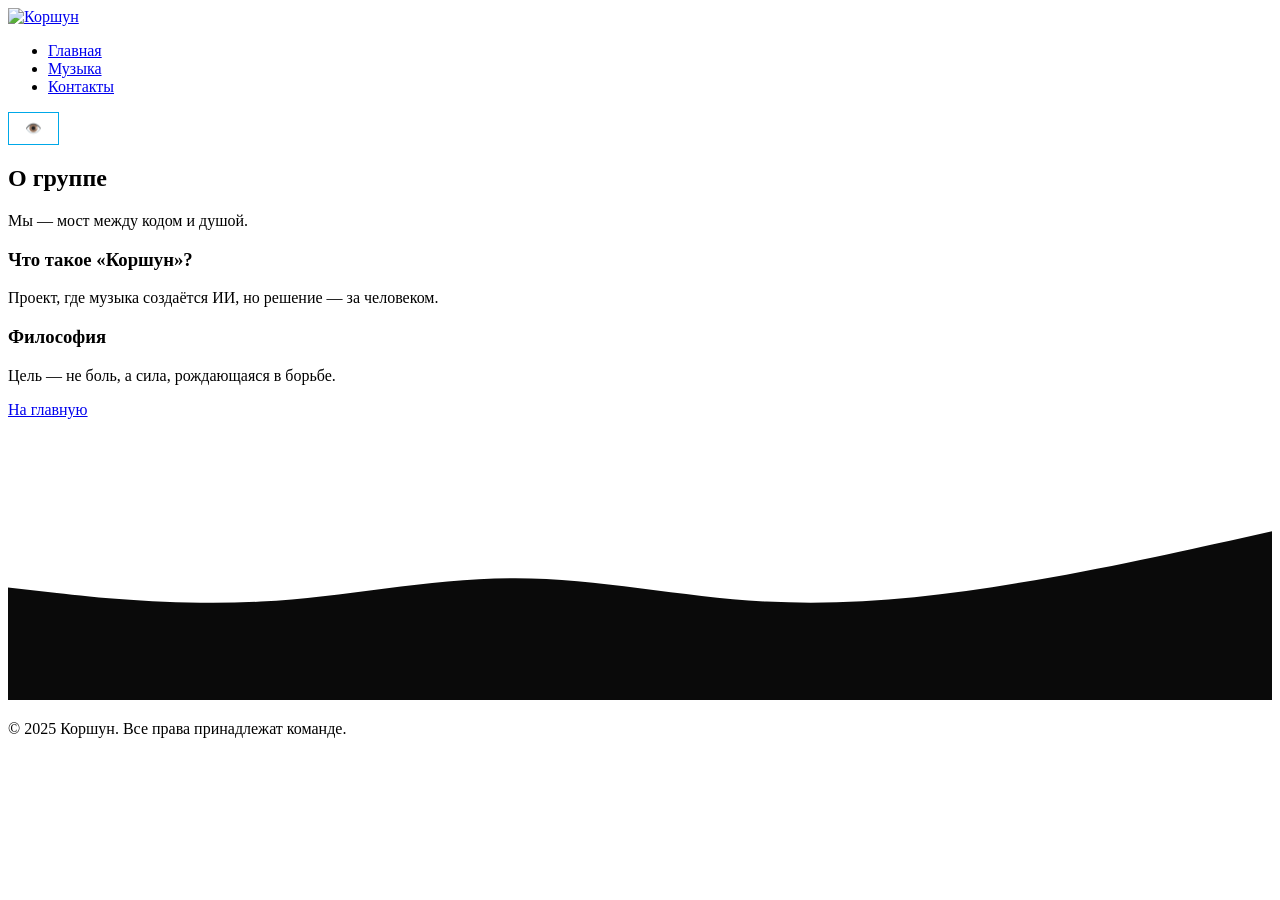
==== about.html @ 54997567 "Add files via upload" ====
<!DOCTYPE html>
<html lang="ru">
<head>
  <meta charset="UTF-8" />
  <title>О группе — Коршун</title>
  <link rel="stylesheet" href="css/style.css">
  <meta name="viewport" content="width=device-width, initial-scale=1.0">
  <link href="https://unpkg.com/aos@2.3.4/dist/aos.css" rel="stylesheet">
</head>
<body>

  <nav>
    <a href="index.html" class="logo-link"><img src="logo.svg" alt="Коршун"></a>
    <ul>
      <li><a href="index.html">Главная</a></li>
      <li><a href="music.html">Музыка</a></li>
      <li><a href="contact.html">Контакты</a></li>
    </ul>
    <button id="theme-toggle" style="background:none;border:1px solid #00a8e8;color:#00a8e8;padding:0.5rem 1rem;cursor:pointer;">👁️</button>
  </nav>

  <section class="section center" data-aos="fade-up">
    <div class="container">
      <h1>О группе</h1>
      <p data-aos="fade-up" data-aos-delay="200">Мы — мост между кодом и душой.</p>

      <div class="card" data-aos="fade-left" data-aos-delay="400">
        <h3>Что такое «Коршун»?</h3>
        <p>Проект, где музыка создаётся ИИ, но решение — за человеком.</p>
      </div>

      <div class="card" data-aos="fade-right" data-aos-delay="600">
        <h3>Философия</h3>
        <p>Цель — не боль, а сила, рождающаяся в борьбе.</p>
      </div>

      <a href="index.html" class="btn btn-secondary" data-aos="fade-up" data-aos-delay="800">На главную</a>
    </div>
  </section>

  <svg class="waves" xmlns="http://www.w3.org/2000/svg" viewBox="0 0 1440 320" preserveAspectRatio="none">
    <path fill="#0a0a0a" d="M0,192L48,197.3C96,203,192,213,288,208C384,203,480,181,576,181.3C672,181,768,203,864,208C960,213,1056,203,1152,186.7C1248,171,1344,149,1392,138.7L1440,128L1440,320L1392,320C1344,320,1248,320,1152,320C1056,320,960,320,864,320C768,320,672,320,576,320C480,320,384,320,288,320C192,320,96,320,48,320L0,320Z"></path>
  </svg>

  <footer data-aos="fade-up">
    <p>&copy; 2025 Коршун. Все права принадлежат команде.</p>
  </footer>

  <script src="https://unpkg.com/aos@2.3.4/dist/aos.js"></script>
  <script>
    AOS.init({ duration: 800, easing: 'ease-in-out', once: true });

    // Переключение темы
    const themeToggle = document.getElementById('theme-toggle');
    let isDark = true;
    themeToggle.addEventListener('click', () => {
      isDark = !isDark;
      document.body.style.background = isDark ? '#0a0a0a' : '#f0f0f0';
      document.body.style.color = isDark ? '#f1faee' : '#111';
      document.querySelector('.waves path').setAttribute('fill', isDark ? '#0a0a0a' : '#f0f0f0');
      themeToggle.textContent = isDark ? '👁️' : '🌙';
    });
  </script>
</body>
</html>
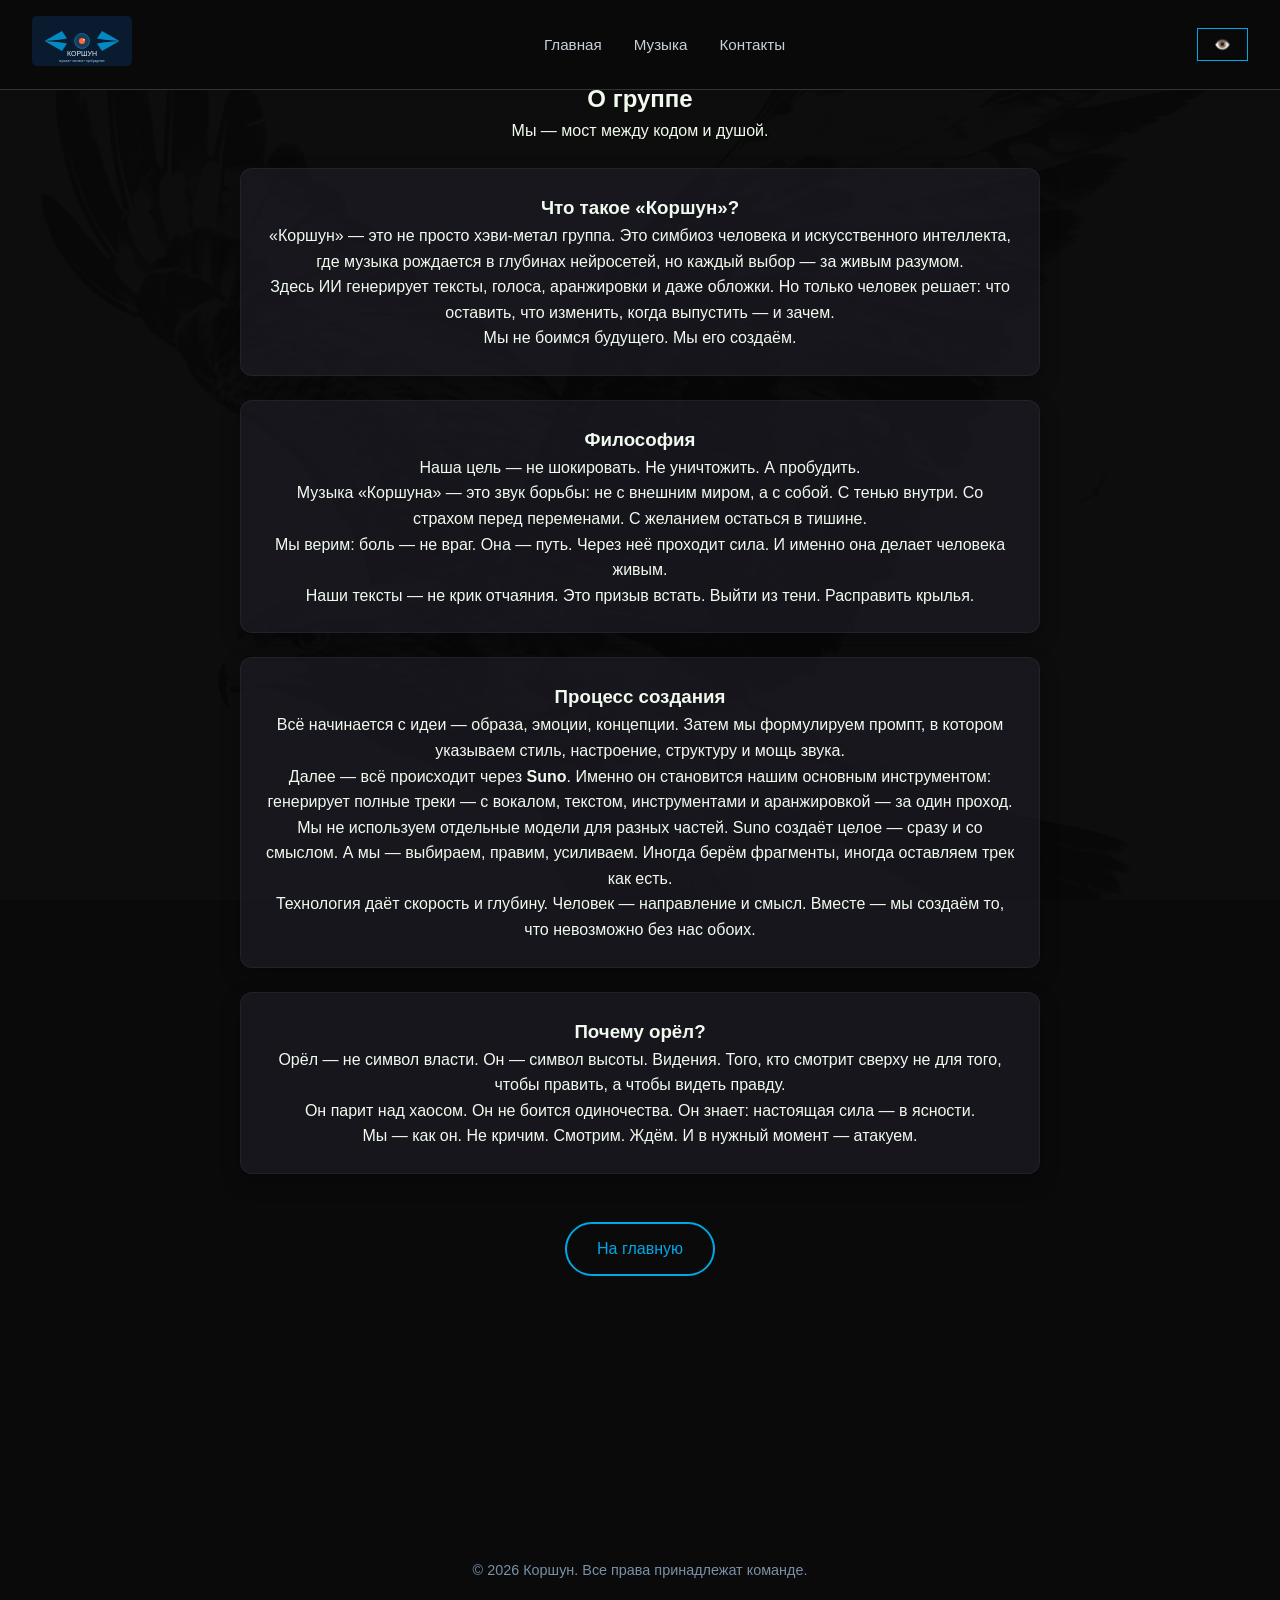
==== commit 8c72d191: "Update about.html" ====
--- a/about.html
+++ b/about.html
@@ -26,15 +26,35 @@
 
       <div class="card" data-aos="fade-left" data-aos-delay="400">
         <h3>Что такое «Коршун»?</h3>
-        <p>Проект, где музыка создаётся ИИ, но решение — за человеком.</p>
+        <p>«Коршун» — это не просто хэви-метал группа. Это симбиоз человека и искусственного интеллекта, где музыка рождается в глубинах нейросетей, но каждый выбор — за живым разумом.</p>
+        <p>Здесь ИИ генерирует тексты, голоса, аранжировки и даже обложки. Но только человек решает: что оставить, что изменить, когда выпустить — и зачем.</p>
+        <p>Мы не боимся будущего. Мы его создаём.</p>
       </div>
 
       <div class="card" data-aos="fade-right" data-aos-delay="600">
         <h3>Философия</h3>
-        <p>Цель — не боль, а сила, рождающаяся в борьбе.</p>
+        <p>Наша цель — не шокировать. Не уничтожить. А пробудить.</p>
+        <p>Музыка «Коршуна» — это звук борьбы: не с внешним миром, а с собой. С тенью внутри. Со страхом перед переменами. С желанием остаться в тишине.</p>
+        <p>Мы верим: боль — не враг. Она — путь. Через неё проходит сила. И именно она делает человека живым.</p>
+        <p>Наши тексты — не крик отчаяния. Это призыв встать. Выйти из тени. Расправить крылья.</p>
       </div>
 
-      <a href="index.html" class="btn btn-secondary" data-aos="fade-up" data-aos-delay="800">На главную</a>
+      <div class="card" data-aos="fade-left" data-aos-delay="800">
+        <h3>Процесс создания</h3>
+        <p>Всё начинается с идеи — образа, эмоции, концепции. Затем мы формулируем промпт, в котором указываем стиль, настроение, структуру и мощь звука.</p>
+        <p>Далее — всё происходит через <strong>Suno</strong>. Именно он становится нашим основным инструментом: генерирует полные треки — с вокалом, текстом, инструментами и аранжировкой — за один проход.</p>
+        <p>Мы не используем отдельные модели для разных частей. Suno создаёт целое — сразу и со смыслом. А мы — выбираем, правим, усиливаем. Иногда берём фрагменты, иногда оставляем трек как есть.</p>
+        <p>Технология даёт скорость и глубину. Человек — направление и смысл. Вместе — мы создаём то, что невозможно без нас обоих.</p>
+      </div>
+
+      <div class="card" data-aos="fade-right" data-aos-delay="1000">
+        <h3>Почему орёл?</h3>
+        <p>Орёл — не символ власти. Он — символ высоты. Видения. Того, кто смотрит сверху не для того, чтобы править, а чтобы видеть правду.</p>
+        <p>Он парит над хаосом. Он не боится одиночества. Он знает: настоящая сила — в ясности.</p>
+        <p>Мы — как он. Не кричим. Смотрим. Ждём. И в нужный момент — атакуем.</p>
+      </div>
+
+      <a href="index.html" class="btn btn-secondary" data-aos="fade-up" data-aos-delay="1200">На главную</a>
     </div>
   </section>
 
@@ -43,7 +63,7 @@
   </svg>
 
   <footer data-aos="fade-up">
-    <p>&copy; 2025 Коршун. Все права принадлежат команде.</p>
+    <p>&copy; 2026 Коршун. Все права принадлежат команде.</p>
   </footer>
 
   <script src="https://unpkg.com/aos@2.3.4/dist/aos.js"></script>
@@ -62,4 +82,4 @@
     });
   </script>
 </body>
-</html>+</html>
--- a/css/style.css
+++ b/css/style.css
@@ -0,0 +1,300 @@
+/* Обнуление */
+* {
+  margin: 0;
+  padding: 0;
+  box-sizing: border-box;
+}
+
+/* Базовые стили */
+html {
+  scroll-behavior: smooth;
+}
+
+body {
+  background: #0a0a0a;
+  color: #f1faee;
+  font-family: 'Arial', sans-serif;
+  line-height: 1.6;
+  min-height: 100vh;
+  margin: 0;
+  padding: 0;
+  position: relative;
+}
+
+/* Универсальный контейнер */
+.container {
+  max-width: 1200px;
+  margin: 0 auto;
+  padding: 0 20px;
+  text-align: center;
+}
+
+/* === ЗАГОЛОВОК "КОРШУН" === */
+.letter-container {
+  display: flex;
+  justify-content: center;
+  gap: 6px;
+  font-family: 'Stalinist One', cursive;
+  font-size: 5.5rem;
+  text-transform: uppercase;
+  color: transparent;
+  letter-spacing: 1px;
+  margin: 2rem 0;
+}
+
+.letter {
+  display: inline-block;
+  width: 80px;
+  height: 120px;
+  line-height: 120px;
+  text-align: center;
+  color: #f1faee;
+  opacity: 0;
+  transform: translateY(50px) rotateX(-90deg);
+  text-shadow:
+    4px 4px 0px #000,
+    8px 8px 0px rgba(0, 0, 0, 0.7);
+}
+
+@media (max-width: 768px) {
+  .letter-container {
+    gap: 4px;
+    font-size: 3rem;
+  }
+  .letter {
+    width: 56px;
+    height: 80px;
+    line-height: 80px;
+    font-size: 2.8rem;
+  }
+}
+
+/* === СЕКЦИИ === */
+.section {
+  padding: 5rem 0;
+  text-align: left;
+}
+
+.section.center {
+  text-align: center;
+}
+
+.card {
+  background: rgba(30, 30, 40, 0.6);
+  border-radius: 12px;
+  padding: 1.5rem;
+  margin: 1.5rem auto;
+  max-width: 800px;
+  box-shadow: 0 8px 20px rgba(0, 0, 0, 0.3);
+  border: 1px solid rgba(255, 255, 255, 0.05);
+}
+
+.card:hover {
+  transform: translateY(-3px);
+  box-shadow: 0 12px 25px rgba(0, 0, 0, 0.4);
+  transition: all 0.3s ease;
+}
+
+/* === КНОПКИ === */
+.btn-secondary {
+  display: inline-block;
+  margin-top: 1.5rem;
+  padding: 12px 30px;
+  font-size: 1rem;
+  color: #00a8e8;
+  border: 2px solid #00a8e8;
+  background: transparent;
+  border-radius: 50px;
+  text-decoration: none;
+  transition: all 0.3s ease;
+}
+
+.btn-secondary:hover {
+  background: rgba(0, 168, 232, 0.1);
+  transform: translateY(-2px);
+}
+
+/* === НАВИГАЦИЯ === */
+nav {
+  position: fixed;
+  top: 0;
+  width: 100%;
+  padding: 1rem 2rem;
+  display: flex;
+  justify-content: space-between;
+  align-items: center;
+  background: rgba(10, 10, 10, 0.95);
+  backdrop-filter: blur(5px);
+  z-index: 1000;
+  border-bottom: 1px solid #333;
+}
+
+nav ul {
+  display: flex;
+  list-style: none;
+  gap: 2rem;
+}
+
+nav a {
+  color: #c7d0d9;
+  text-decoration: none;
+  font-size: 0.95rem;
+  transition: color 0.3s ease;
+}
+
+nav a:hover {
+  color: #00a8e8;
+}
+
+.logo-link img {
+  height: 50px;
+}
+
+/* === ФУТЕР === */
+footer {
+  text-align: center;
+  padding: 2rem;
+  color: #7a90a7;
+  font-size: 0.9rem;
+  background: #0a0a0a;
+  margin-top: 4rem;
+}
+
+footer a {
+  color: #00a8e8;
+  text-decoration: none;
+}
+
+footer a:hover {
+  text-decoration: underline;
+}
+
+/* === ВОЛНЫ === */
+.waves {
+  position: relative;
+  bottom: 0;
+  width: 100%;
+  height: 100px;
+  fill: #0a0a0a;
+}
+
+/* === ГЛАВНАЯ: ЦЕНТРИРОВАНИЕ === */
+.hero-fullscreen {
+  display: flex;
+  flex-direction: column;
+  justify-content: center;
+  align-items: center;
+  min-height: 100vh;
+  text-align: center;
+}
+
+/* Только на главной — отключить скролл */
+body.home {
+  overflow: hidden;
+}
+
+/* === ФОН: ОРЁЛ — ЕДИНСТВЕННЫЙ, БЕЗ ПОВТОРА === */
+body::before {
+  content: "";
+  position: fixed;
+  top: 0;
+  left: 0;
+  width: 100%;
+  height: 100%;
+  background-image: url('../img/eagle-bg-photo.jpg');
+  background-repeat: no-repeat;
+  background-size: cover;
+  background-position: center 40%;
+  opacity: 0.25;
+  z-index: -2;
+  pointer-events: none;
+  mix-blend-mode: overlay;
+  filter: brightness(1.5) contrast(1.8) saturate(0) hue-rotate(15deg);
+}
+
+/* В светлой теме — чуть мягче */
+body.light::before {
+  opacity: 0.12;
+  filter: brightness(1.2) contrast(1.5) saturate(0) hue-rotate(15deg);
+}
+
+/* === ЭКВАЛАЙЗЕР === */
+.equalizer {
+  display: flex;
+  justify-content: center;
+  align-items: flex-end;
+  gap: 6px;
+  height: 60px;
+  margin: 2rem auto;
+  width: 100%;
+  max-width: 300px;
+}
+
+.bar {
+  width: 8px;
+  background: #ff4e00;
+  border-radius: 4px 4px 0 0;
+  opacity: 0.8;
+  transform-origin: bottom;
+  animation: equalize 1.2s ease-in-out infinite alternate;
+}
+
+/* Разные задержки для эффекта живого звука */
+.bar:nth-child(1) { animation-delay: 0s; }
+.bar:nth-child(2) { animation-delay: 0.1s; }
+.bar:nth-child(3) { animation-delay: 0.2s; }
+.bar:nth-child(4) { animation-delay: 0.3s; }
+.bar:nth-child(5) { animation-delay: 0.4s; }
+.bar:nth-child(6) { animation-delay: 0.5s; }
+.bar:nth-child(7) { animation-delay: 0.6s; }
+.bar:nth-child(8) { animation-delay: 0.7s; }
+.bar:nth-child(9) { animation-delay: 0.8s; }
+.bar:nth-child(10) { animation-delay: 0.9s; }
+
+@keyframes equalize {
+  0% {
+    height: 10px;
+  }
+  50% {
+    height: 35px;
+  }
+  100% {
+    height: 20px;
+  }
+}
+
+/* === ЭФФЕКТ ПРОБУЖДЕНИЯ === */
+#intro-overlay {
+  position: fixed;
+  top: 0;
+  left: 0;
+  width: 100%;
+  height: 100%;
+  background: #000;
+  display: flex;
+  justify-content: center;
+  align-items: center;
+  z-index: 9999;
+  transition: opacity 1.5s ease-out;
+  font-family: 'Stalinist One', cursive;
+  color: #ff4e00;
+  font-size: 3rem;
+  text-align: center;
+  letter-spacing: 2px;
+}
+
+#intro-overlay.fade-out {
+  opacity: 0;
+  pointer-events: none;
+}
+
+#intro-text {
+  opacity: 0;
+  transform: scale(0.8);
+  transition: all 1.2s ease;
+}
+
+#intro-overlay.active #intro-text {
+  opacity: 1;
+  transform: scale(1);
+}
